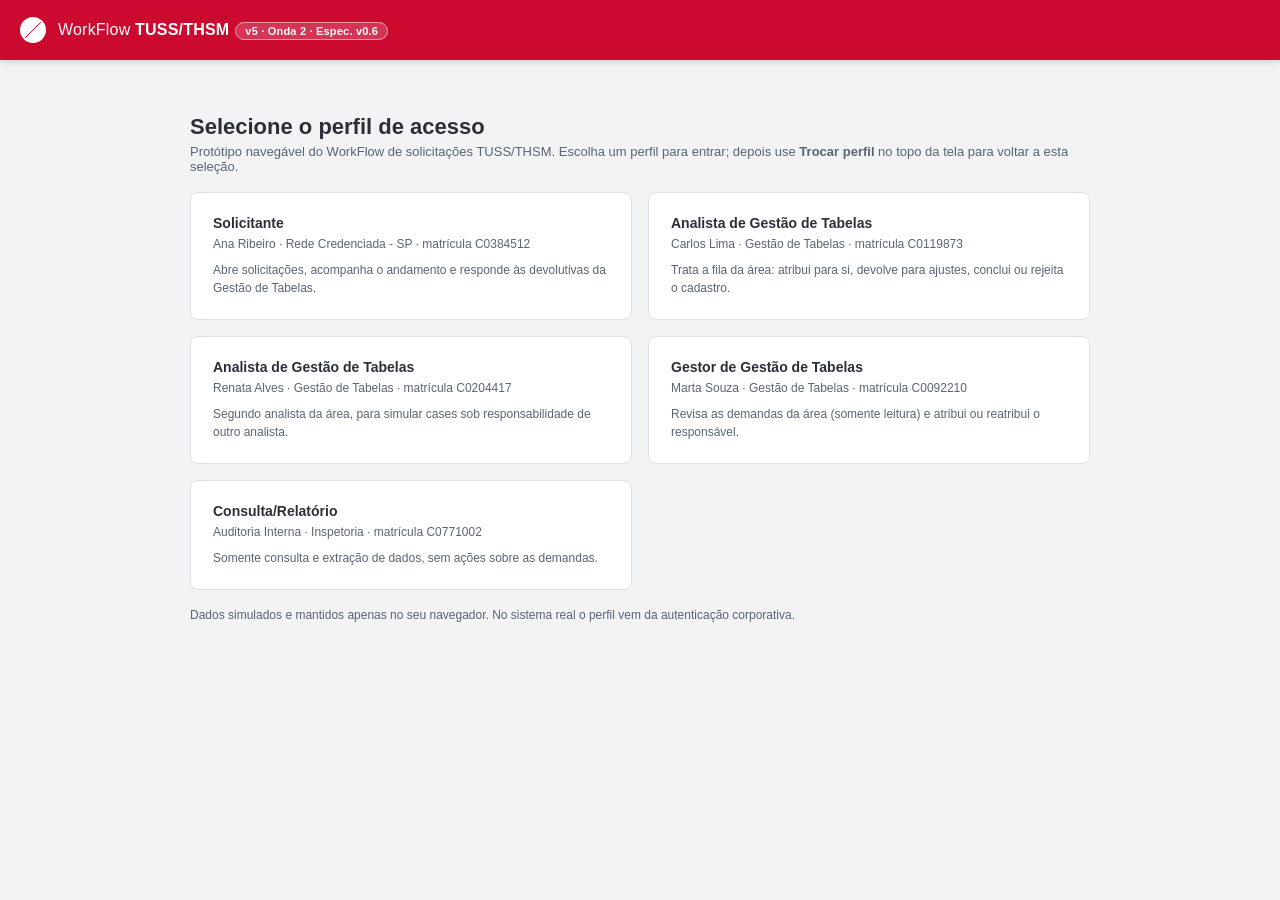
==== v5-onda2-esp06/index.html @ 3d0970cb "Add v5 (Onda 2, especificação v0.6) com pendências de definição em vermelho Co-Authored-By: claudio." ====
<!DOCTYPE html>
<html lang="pt-BR">
<head>
<meta charset="utf-8">
<meta name="viewport" content="width=device-width, initial-scale=1">
<title>WorkFlow TUSS/THSM — Protótipo v5 (Onda 2 · Espec. v0.6)</title>
<link rel="stylesheet" href="styles.css?v=13">
</head>
<body>
<header class="topbar">
  <div class="topbar-left">
    <div class="brand">
      <span class="brand-mark"></span>
      <span class="brand-text">WorkFlow <strong>TUSS/THSM</strong><span class="ver-tag">v5 · Onda 2 · Espec. v0.6</span></span>
    </div>
  </div>
  <div class="topbar-right">
    <div class="role-current" id="roleCurrent"></div>
    <button class="btn-switch" id="btnSwitch" onclick="go('#/perfil')">Trocar perfil</button>
    <div class="user-chip" id="userChip">AR</div>
  </div>
</header>

<div class="shell">
  <nav class="sidenav" id="sidenav"></nav>
  <main class="content" id="view"></main>
</div>

<div class="modal-backdrop" id="modalBackdrop" hidden>
  <div class="modal" id="modal"></div>
</div>

<div class="toast-wrap" id="toastWrap"></div>

<script src="xlsx.full.min.js"></script>
<script src="data.js?v=13"></script>
<script src="onda2-data.js?v=13"></script>
<script src="novos.js?v=13"></script>
<script src="onda2.js?v=13"></script>
<script src="onda2-v06.js?v=13"></script>
<script src="app.js?v=13"></script>
</body>
</html>
---- v5-onda2-esp06/styles.css ----
:root{
  --brad-red:#CC092F;
  --brad-red-dark:#A30024;
  --brad-red-darker:#7A001B;
  --brad-red-soft:#FCE8EC;
  --gray-bg:#F2F3F5;
  --gray-line:#DCDFE4;
  --gray-text:#5A6472;
  --ink:#2B3038;
  --white:#fff;
  --ok:#1B7F4B;
  --ok-soft:#E6F4EC;
  --warn:#B26A00;
  --warn-soft:#FFF3E0;
  --info:#0B5FA5;
  --info-soft:#E7F1FA;
  --radius:8px;
  --shadow:0 1px 3px rgba(0,0,0,.10), 0 6px 18px rgba(0,0,0,.06);
}
*{box-sizing:border-box}
html,body{margin:0;padding:0}
body{
  font-family:-apple-system,BlinkMacSystemFont,"Segoe UI",Roboto,Arial,sans-serif;
  background:var(--gray-bg);color:var(--ink);font-size:14px;
}
a{color:var(--brad-red);text-decoration:none}
button{font-family:inherit}

/* ---------- topbar ---------- */
.topbar{
  height:60px;background:var(--brad-red);color:#fff;
  display:flex;align-items:center;justify-content:space-between;
  padding:0 20px;box-shadow:0 2px 6px rgba(0,0,0,.15);
  position:sticky;top:0;z-index:40;
}
.brand{display:flex;align-items:center;gap:12px}
.brand-mark{
  width:26px;height:26px;border-radius:50%;
  background:linear-gradient(135deg,#fff 0 48%,var(--brad-red) 48% 52%,#fff 52% 100%);
  border:2px solid #fff;flex:0 0 auto;
}
.brand-text{font-size:16px;letter-spacing:.2px}
.brand-text strong{font-weight:700}
.topbar-right{display:flex;align-items:center;gap:16px}
.role-current{font-size:12px;line-height:1.35;text-align:right;opacity:.95}
.role-current strong{display:block;font-weight:600;font-size:13px}
.btn-switch{
  background:rgba(255,255,255,.14);color:#fff;border:1px solid rgba(255,255,255,.55);
  border-radius:6px;padding:7px 12px;font-size:12px;font-weight:600;cursor:pointer;
}
.btn-switch:hover{background:rgba(255,255,255,.26)}
body.gate .sidenav,body.gate .role-current,body.gate .btn-switch,body.gate .user-chip{display:none}
body.gate .content{max-width:none}
.gate-wrap{max-width:900px;margin:0 auto;padding-top:28px}
.gate-wrap .type-card{padding:22px}
.gate-wrap .type-card .who{font-size:12px;color:var(--gray-text);margin-top:10px;line-height:1.5}
.user-chip{
  width:34px;height:34px;border-radius:50%;background:#fff;color:var(--brad-red);
  display:flex;align-items:center;justify-content:center;font-weight:700;font-size:13px;
}

/* ---------- layout ---------- */
.shell{display:flex;min-height:calc(100vh - 60px);align-items:stretch}
.sidenav{
  width:248px;flex:0 0 248px;background:#fff;border-right:1px solid var(--gray-line);
  padding:18px 0;
}
.nav-group-title{
  font-size:11px;text-transform:uppercase;letter-spacing:.6px;color:#8A93A0;
  padding:14px 20px 6px;
}
.nav-item{
  display:flex;align-items:center;justify-content:space-between;gap:8px;
  padding:11px 20px;color:var(--ink);cursor:pointer;border-left:3px solid transparent;
}
.nav-item:hover{background:var(--gray-bg)}
.nav-item.active{background:var(--brad-red-soft);border-left-color:var(--brad-red);color:var(--brad-red-dark);font-weight:600}
.nav-count{
  background:var(--brad-red);color:#fff;border-radius:11px;min-width:22px;text-align:center;
  font-size:11px;padding:2px 6px;font-weight:700;
}
.content{flex:1;padding:26px 32px 60px;max-width:1400px}

/* ---------- headings ---------- */
.page-head{display:flex;align-items:flex-start;justify-content:space-between;gap:16px;margin-bottom:18px}
h1{font-size:22px;margin:0 0 4px}
h2{font-size:16px;margin:0 0 12px}
h3{font-size:13px;margin:0 0 10px;text-transform:uppercase;letter-spacing:.5px;color:var(--gray-text)}
.page-sub{color:var(--gray-text);font-size:13px;margin:0}
.breadcrumb{font-size:12px;color:var(--gray-text);margin-bottom:10px}
.breadcrumb span{cursor:pointer}
.breadcrumb span:hover{color:var(--brad-red)}

/* ---------- cards ---------- */
.card{background:#fff;border:1px solid var(--gray-line);border-radius:var(--radius);box-shadow:var(--shadow)}
.card + .card{margin-top:18px}
.card-head{padding:14px 18px;border-bottom:1px solid var(--gray-line);display:flex;align-items:center;justify-content:space-between}
.card-head h2{margin:0}
.card-body{padding:18px}
.grid-2{display:grid;grid-template-columns:1fr 1fr;gap:16px}
.grid-3{display:grid;grid-template-columns:repeat(3,1fr);gap:16px}
.grid-4{display:grid;grid-template-columns:repeat(4,1fr);gap:16px}
.split{display:grid;grid-template-columns:1fr 340px;gap:18px;align-items:start}
@media(max-width:1100px){.split{grid-template-columns:1fr}.grid-4{grid-template-columns:repeat(2,1fr)}}

/* ---------- kpi ---------- */
.kpi{background:#fff;border:1px solid var(--gray-line);border-radius:var(--radius);padding:16px 18px;box-shadow:var(--shadow);cursor:pointer}
.kpi:hover{border-color:var(--brad-red)}
.kpi .label{font-size:12px;color:var(--gray-text)}
.kpi .value{font-size:28px;font-weight:700;margin-top:4px}
.kpi.red .value{color:var(--brad-red)}

/* ---------- type cards ---------- */
.type-card{
  border:1px solid var(--gray-line);border-radius:var(--radius);padding:18px;background:#fff;
  cursor:pointer;position:relative;transition:.12s;
}
.type-card:hover{border-color:var(--brad-red);box-shadow:var(--shadow)}
.type-card.selected{border-color:var(--brad-red);background:var(--brad-red-soft);box-shadow:var(--shadow)}
.type-card.disabled{opacity:.6;cursor:not-allowed;background:#FAFAFB}
.type-card.disabled:hover{border-color:var(--gray-line);box-shadow:none}
.type-card .t{font-weight:600;margin-bottom:6px}
.type-card .d{font-size:12px;color:var(--gray-text)}
.soon{position:absolute;top:12px;right:12px;font-size:10px;background:#EEF0F3;color:#6B7484;padding:3px 8px;border-radius:10px;text-transform:uppercase;letter-spacing:.5px}

/* ---------- form ---------- */
.field{margin-bottom:16px}
.field label{display:block;font-size:12px;font-weight:600;margin-bottom:6px}
.field .req{color:var(--brad-red)}
.field .hint{font-size:11px;color:var(--gray-text);margin-top:4px}
input[type=text],input[type=date],input[type=number],select,textarea{
  width:100%;padding:9px 11px;border:1px solid var(--gray-line);border-radius:6px;font-size:14px;
  font-family:inherit;background:#fff;color:var(--ink);
}
input:focus,select:focus,textarea:focus{outline:none;border-color:var(--brad-red);box-shadow:0 0 0 3px rgba(204,9,47,.12)}
input:disabled,textarea:disabled,select:disabled{background:#F5F6F8;color:#8A93A0;cursor:not-allowed}
textarea{min-height:88px;resize:vertical}
.field.error input,.field.error textarea,.field.error select{border-color:var(--brad-red);background:#FFF7F8}
.err-msg{color:var(--brad-red);font-size:11px;margin-top:4px;display:none}
.field.error .err-msg{display:block}
.radio-row{display:flex;gap:10px}
.radio-pill{
  border:1px solid var(--gray-line);border-radius:20px;padding:8px 18px;cursor:pointer;font-size:13px;background:#fff;
}
.radio-pill.on{background:var(--brad-red);color:#fff;border-color:var(--brad-red);font-weight:600}
.form-actions{display:flex;gap:10px;justify-content:flex-end;padding:16px 18px;border-top:1px solid var(--gray-line);background:#FBFBFC;border-radius:0 0 var(--radius) var(--radius)}

/* ---------- buttons ---------- */
.btn{
  border:1px solid transparent;border-radius:6px;padding:9px 18px;font-size:13px;font-weight:600;
  cursor:pointer;background:#fff;color:var(--ink);
}
.btn:hover{filter:brightness(.97)}
.btn-primary{background:var(--brad-red);color:#fff}
.btn-primary:hover{background:var(--brad-red-dark)}
.btn-outline{background:#fff;border-color:var(--brad-red);color:var(--brad-red)}
.btn-ghost{background:transparent;border-color:var(--gray-line);color:var(--gray-text)}
.btn-ok{background:var(--ok);color:#fff}
.btn-warn{background:var(--warn);color:#fff}
.btn:disabled{opacity:.5;cursor:not-allowed}
.btn-sm{padding:6px 12px;font-size:12px}
.btn-row{display:flex;gap:10px;flex-wrap:wrap}

/* ---------- table ---------- */
table{width:100%;border-collapse:collapse;font-size:13px}
thead th{
  text-align:left;font-size:11px;text-transform:uppercase;letter-spacing:.5px;color:var(--gray-text);
  padding:10px 12px;border-bottom:2px solid var(--gray-line);white-space:nowrap;background:#FBFBFC;
}
thead th.sortable{cursor:pointer}
thead th.sortable:hover{color:var(--brad-red)}
tbody td{padding:11px 12px;border-bottom:1px solid #EEF0F3;vertical-align:middle}
tbody tr:hover{background:#FCFCFD}
.num-link{font-weight:600;color:var(--brad-red);cursor:pointer}
.empty{padding:44px;text-align:center;color:var(--gray-text)}

/* ---------- badges ---------- */
.badge{display:inline-block;padding:3px 10px;border-radius:12px;font-size:11px;font-weight:600}
.dl .badge{white-space:normal}
.b-rascunho{background:#EEF0F3;color:#5A6472}
.b-aguardando{background:var(--info-soft);color:var(--info)}
.b-analise{background:var(--warn-soft);color:var(--warn)}
.b-resposta{background:var(--brad-red-soft);color:var(--brad-red-dark)}
.b-revisao{background:#F3E8FF;color:#6B21A8}
.b-concluida{background:var(--ok-soft);color:var(--ok)}
.b-rejeitada{background:#F1F2F4;color:#4B5563;text-decoration:line-through}
.sla{font-size:11px;font-weight:600}
.sla-ok{color:var(--ok)}
.sla-risk{color:var(--warn)}
.sla-late{color:var(--brad-red)}

/* ---------- detail ---------- */
.dl{display:grid;grid-template-columns:150px 1fr;gap:8px 14px;font-size:13px}
.dl dt{color:var(--gray-text);font-size:12px}
.dl dd{margin:0}
.callout{border-left:4px solid var(--brad-red);background:var(--brad-red-soft);padding:14px 16px;border-radius:0 6px 6px 0;margin-bottom:16px}
.callout.info{border-color:var(--info);background:var(--info-soft)}
.callout.ok{border-color:var(--ok);background:var(--ok-soft)}
.callout .ct{font-size:12px;font-weight:700;text-transform:uppercase;letter-spacing:.5px;margin-bottom:6px}
.callout p{margin:0;font-size:13px;line-height:1.5}

/* ---------- timeline ---------- */
.timeline{list-style:none;margin:0;padding:0 0 0 6px}
.timeline li{position:relative;padding:0 0 20px 22px;border-left:2px solid var(--gray-line)}
.timeline li:last-child{border-left-color:transparent;padding-bottom:0}
.timeline li::before{
  content:'';position:absolute;left:-7px;top:2px;width:12px;height:12px;border-radius:50%;
  background:#fff;border:3px solid var(--brad-red);
}
.timeline .tl-when{font-size:11px;color:var(--gray-text)}
.timeline .tl-what{font-size:13px;font-weight:600;margin:2px 0}
.timeline .tl-who{font-size:12px;color:var(--gray-text)}
.timeline .tl-note{font-size:12px;background:var(--gray-bg);border-radius:6px;padding:8px 10px;margin-top:6px;line-height:1.45}
.diff{font-size:12px;margin-top:6px}
.diff .old{color:#9AA1AC;text-decoration:line-through}
.diff .new{color:var(--ok);font-weight:600}

/* ---------- attachments ---------- */
.attach{display:flex;align-items:center;gap:10px;border:1px solid var(--gray-line);border-radius:6px;padding:9px 12px;margin-bottom:8px;font-size:13px}
.attach .ico{width:26px;height:26px;border-radius:5px;background:var(--brad-red-soft);color:var(--brad-red);display:flex;align-items:center;justify-content:center;font-size:10px;font-weight:700}
.attach .meta{font-size:11px;color:var(--gray-text)}
.dropzone{border:2px dashed var(--gray-line);border-radius:8px;padding:22px;text-align:center;color:var(--gray-text);font-size:13px;cursor:pointer}
.dropzone:hover{border-color:var(--brad-red);color:var(--brad-red)}

/* ---------- filters ---------- */
.filters{display:grid;grid-template-columns:repeat(4,1fr);gap:12px}
@media(max-width:1100px){.filters{grid-template-columns:repeat(2,1fr)}}
.filters .field{margin-bottom:0}

/* ---------- modal ---------- */
.modal-backdrop[hidden]{display:none}
.modal-backdrop{position:fixed;inset:0;background:rgba(20,22,26,.5);display:flex;align-items:center;justify-content:center;z-index:60;padding:20px}
.modal{background:#fff;border-radius:10px;width:100%;max-width:560px;box-shadow:0 18px 50px rgba(0,0,0,.3);overflow:hidden}
.modal-head{padding:16px 20px;border-bottom:1px solid var(--gray-line);font-weight:700;font-size:15px}
.modal-body{padding:20px;max-height:60vh;overflow:auto}
.modal-foot{padding:14px 20px;border-top:1px solid var(--gray-line);display:flex;justify-content:flex-end;gap:10px;background:#FBFBFC}

/* ---------- toast ---------- */
.toast-wrap{position:fixed;bottom:20px;right:20px;z-index:80;display:flex;flex-direction:column;gap:10px;pointer-events:none}
.toast-wrap .toast{pointer-events:auto}
.toast{
  background:#fff;border-left:4px solid var(--ok);border-radius:6px;padding:12px 16px;
  box-shadow:0 8px 24px rgba(0,0,0,.15);min-width:300px;max-width:380px;font-size:13px;
  animation:slide .2s ease-out;
}
.toast.red{border-left-color:var(--brad-red)}
.toast.info{border-left-color:var(--info)}
.toast .tt{font-weight:700;margin-bottom:3px}
.toast .tb{color:var(--gray-text);line-height:1.45}
@keyframes slide{from{opacity:0;transform:translateX(20px)}to{opacity:1;transform:none}}

/* ---------- misc ---------- */
.tag-open{font-size:11px;background:#FFF3E0;color:#B26A00;border:1px solid #F5D9A8;padding:2px 8px;border-radius:10px;margin-left:8px;font-weight:600}
.stepper{display:flex;gap:0;margin-bottom:22px;flex-wrap:wrap}
.step{display:flex;align-items:center;gap:8px;font-size:12px;color:var(--gray-text);padding-right:14px}
.step .n{width:22px;height:22px;border-radius:50%;background:#E6E8EC;color:#6B7484;display:flex;align-items:center;justify-content:center;font-weight:700;font-size:11px}
.step.done .n{background:var(--ok);color:#fff}
.step.on .n{background:var(--brad-red);color:#fff}
.step.on{color:var(--brad-red);font-weight:700}
.step::after{content:'›';margin-left:10px;color:#C4C9D1}
.step:last-child::after{content:''}
.notif-row{display:flex;gap:12px;padding:12px 0;border-bottom:1px solid #EEF0F3;font-size:13px}
.notif-row:last-child{border-bottom:0}
.notif-row .ni{width:30px;height:30px;border-radius:50%;background:var(--brad-red-soft);color:var(--brad-red);display:flex;align-items:center;justify-content:center;flex:0 0 auto;font-size:13px}
.muted{color:var(--gray-text)}
.right{text-align:right}
.mono{font-family:ui-monospace,SFMono-Regular,Menlo,monospace;font-size:12px}

/* ---------- v2 — Alteração e Exclusão ---------- */
.ver-tag{font-size:11px;background:rgba(255,255,255,.18);border:1px solid rgba(255,255,255,.5);border-radius:10px;padding:2px 9px;margin-left:6px;font-weight:600}
.inline-row{display:flex;gap:10px;align-items:center}
.inline-row input,.inline-row select{flex:1}
.inline-row .btn{white-space:nowrap}
.anx-pick{display:flex;gap:10px;align-items:center;max-width:460px}
.anx-pick select{flex:1}
.depara{border:1px solid var(--gray-line);border-radius:8px;padding:14px;margin-top:12px;background:#FCFCFD}
.depara.error{border-color:var(--brad-red);background:#FFF7F8}
.depara-head{display:flex;align-items:center;gap:8px;margin-bottom:10px;flex-wrap:wrap}
.err-inline{color:var(--brad-red);font-size:12px;margin-top:8px;font-weight:600}
.tipo-sol{display:inline-block;font-size:11px;font-weight:600;padding:3px 9px;border-radius:10px;white-space:nowrap}
.t-criacao{background:#EEF0F3;color:#4B5563}
.t-alteracao{background:var(--info-soft);color:var(--info)}
.t-exclusao{background:var(--brad-red-soft);color:var(--brad-red-dark)}
.btn-dec{width:32px;height:32px;border-radius:6px;border:1px solid var(--gray-line);background:#fff;cursor:pointer;font-size:15px;font-weight:700;margin-left:4px}
.btn-dec.ok{color:var(--ok)}
.btn-dec.no{color:var(--brad-red)}
.btn-dec.ok.on{background:var(--ok);border-color:var(--ok);color:#fff}
.btn-dec.no.on{background:var(--brad-red);border-color:var(--brad-red);color:#fff}
.btn-dec:hover{filter:brightness(.95)}
tr.pend-hl td{background:#FFF3E0 !important}
tr.pend-hl td:first-child{box-shadow:inset 4px 0 0 var(--warn)}
.atr-tbl td{vertical-align:top}
.tl-det{font-size:12px;background:var(--gray-bg);border-radius:6px;padding:8px 10px;margin-top:6px;line-height:1.55}
.tl-det span{color:var(--gray-text);display:inline-block;min-width:130px}
.lock{font-size:11px;opacity:.7;cursor:help}
.atr-box{border:1px solid var(--gray-line);border-radius:8px;background:#fff}
.atr-tools{display:flex;gap:8px;align-items:center;padding:10px;border-bottom:1px solid var(--gray-line)}
.atr-tools input{flex:1}
.atr-list{display:grid;grid-template-columns:repeat(2,1fr);gap:2px 14px;max-height:230px;overflow:auto;padding:8px 12px}
.atr-opt{display:flex;align-items:center;gap:8px;font-size:13px;padding:5px 4px;border-radius:5px;cursor:pointer;font-weight:400;margin:0}
.atr-opt:hover{background:var(--gray-bg)}
.atr-opt input{width:auto;margin:0}
.atr-opt.ja{color:var(--gray-text);cursor:default}
.atr-opt em{font-style:normal;font-size:10px;font-weight:600;color:var(--ok);margin-left:auto}
.atr-foot{display:flex;justify-content:space-between;align-items:center;padding:10px;border-top:1px solid var(--gray-line);background:var(--gray-bg);border-radius:0 0 8px 8px}
.sel-head{display:flex;align-items:baseline;gap:12px;flex-wrap:wrap;margin:18px 0 8px}
.sel-head h3{margin:0;font-size:14px}
.sel-empty{margin-top:14px;padding:14px;border:1px dashed var(--gray-line);border-radius:8px;font-size:12px;color:var(--gray-text);text-align:center}
.sel-tbl td{vertical-align:top}
.sel-tbl input,.sel-tbl select{width:100%}
.sel-tbl tr.row-err td{background:#FFF7F8}

/* ===== v4 — Onda 2 ===== */
.tag-onda{font-size:11px;background:var(--info-soft);color:var(--info);border:1px solid #B9D4EE;padding:2px 8px;border-radius:10px;margin-left:8px;font-weight:600;white-space:nowrap;vertical-align:middle}
.tabs{display:flex;align-items:flex-end;gap:4px;border-bottom:1px solid var(--gray-line);padding:8px 14px 0;background:var(--gray-bg)}
.tab{padding:9px 16px;cursor:pointer;font-weight:600;font-size:13px;color:var(--gray-text);border:1px solid transparent;border-bottom:none;border-radius:6px 6px 0 0;margin-bottom:-1px;display:flex;gap:6px;align-items:center}
.tab:hover{color:var(--brad-red)}
.tab.on{background:#fff;color:var(--brad-red);border-color:var(--gray-line)}
.tab-n{background:var(--gray-line);color:var(--ink);border-radius:10px;padding:0 7px;font-size:11px}
.tab.on .tab-n{background:var(--brad-red);color:#fff}
.tab-p{font-size:10px;color:var(--warn);font-weight:700}
.tabs-fill{margin-left:auto;padding-bottom:8px}
.tab-sub{padding:10px 18px 0;font-size:12px}
.esp-pick{margin-bottom:12px}
.esp-pick-row{display:flex;gap:8px;align-items:flex-start}
.esp-in{position:relative;flex:1}
.esp-in input{width:100%;padding:9px 10px;border:1px solid var(--gray-line);border-radius:6px;font:inherit}
.esp-in input:focus{outline:none;border-color:var(--brad-red)}
.esp-drop{position:absolute;z-index:30;left:0;right:0;top:100%;margin-top:2px;background:#fff;border:1px solid var(--gray-line);border-radius:6px;box-shadow:var(--shadow);max-height:240px;overflow:auto}
.modal .esp-drop{position:static;max-height:200px}
.esp-opt{display:flex;gap:10px;padding:7px 10px;font-size:13px;cursor:pointer}
.esp-opt:hover{background:var(--brad-red-soft)}
.esp-opt .mono{color:var(--gray-text);min-width:34px}
.esp-opt.ja{color:var(--gray-text);cursor:not-allowed}
.esp-opt em{margin-left:auto;font-style:normal;font-size:10px;font-weight:600;color:var(--ok)}
.esp-msg{padding:10px;font-size:12px;color:var(--gray-text)}
.esp-msg.err{color:var(--brad-red);font-weight:600}
.esp-list{max-height:300px;overflow:auto;border:1px solid var(--gray-line);border-radius:6px}
.esp-sec{margin-bottom:20px}
.esp-sec h3{font-size:14px;margin:0 0 8px}
.acao-esp{font-size:11px;font-weight:700;padding:2px 8px;border-radius:10px;white-space:nowrap}
.acao-esp.as{background:var(--ok-soft);color:var(--ok)}
.acao-esp.ds{background:var(--brad-red-soft);color:var(--brad-red)}
tr.row-ds td{background:#FFF7F8}
.chk{display:flex;align-items:center;gap:6px;font-weight:400;margin:0;cursor:pointer}
.chk input{width:auto;margin:0}
.card-hl{outline:2px solid var(--brad-red);outline-offset:-1px}
.ent{font-size:11px;font-weight:600;padding:2px 8px;border-radius:10px;background:var(--gray-bg);border:1px solid var(--gray-line);white-space:nowrap}
.ent.carga{background:var(--warn-soft);color:var(--warn);border-color:#F5D9A8}
.tl-esp{margin-top:4px}
/* v5 — pendências de definição (Especificação v0.6) */
.pend-def{color:#C00000;background:#FDECEC;border:1px solid #F3B5B5;border-left:4px solid #C00000;border-radius:4px;padding:6px 10px;font-size:12px;margin:8px 0;line-height:1.45}
.pend-def strong{color:#C00000}
.pend-tag{color:#C00000;font-weight:700;font-size:11px;border:1px solid #F3B5B5;background:#FDECEC;border-radius:10px;padding:1px 7px;margin-left:6px;white-space:nowrap;vertical-align:middle}
.msg-prov{display:block;color:#C00000;font-size:11px;font-weight:600;margin-top:3px}
.tab-dot{display:inline-block;width:8px;height:8px;border-radius:50%;background:var(--brad-red);margin-left:4px;vertical-align:middle}
.just-in{width:100%;font-size:12px;padding:4px 6px;border:1px solid var(--gray-line);border-radius:4px}
.just-in.err{border-color:#C00000;background:#FFF7F7}
.pend-grid{display:grid;grid-template-columns:repeat(auto-fill,minmax(280px,1fr));gap:12px}
.pend-box{border:1px solid #F3B5B5;background:#FFF8F8;border-radius:6px;padding:10px 12px}
.pend-box h3{margin:0 0 6px;font-size:13px;color:#1f2937}
.pend-box ul{margin:0;padding-left:18px;color:#C00000;font-size:12px;line-height:1.55}
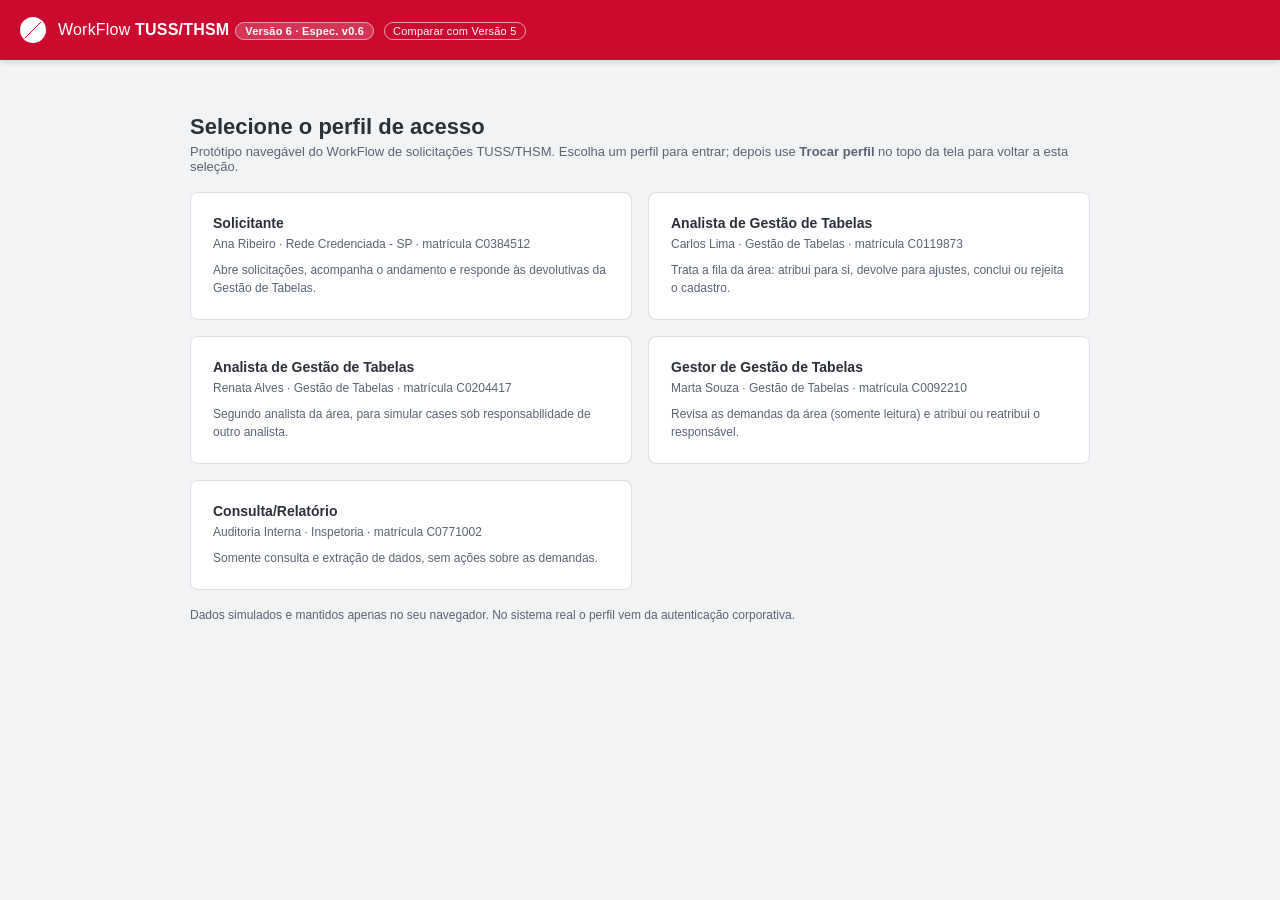
==== commit f083300c: "Reorganiza Onda 2 em Versão 5 × Versão 6 e adiciona página de comparação Co-Authored-By: claudio.amo" ====
--- a/v5-onda2-esp06/index.html
+++ b/v5-onda2-esp06/index.html
@@ -1,43 +1,2 @@
-<!DOCTYPE html>
-<html lang="pt-BR">
-<head>
-<meta charset="utf-8">
-<meta name="viewport" content="width=device-width, initial-scale=1">
-<title>WorkFlow TUSS/THSM — Protótipo v5 (Onda 2 · Espec. v0.6)</title>
-<link rel="stylesheet" href="styles.css?v=13">
-</head>
-<body>
-<header class="topbar">
-  <div class="topbar-left">
-    <div class="brand">
-      <span class="brand-mark"></span>
-      <span class="brand-text">WorkFlow <strong>TUSS/THSM</strong><span class="ver-tag">v5 · Onda 2 · Espec. v0.6</span></span>
-    </div>
-  </div>
-  <div class="topbar-right">
-    <div class="role-current" id="roleCurrent"></div>
-    <button class="btn-switch" id="btnSwitch" onclick="go('#/perfil')">Trocar perfil</button>
-    <div class="user-chip" id="userChip">AR</div>
-  </div>
-</header>
-
-<div class="shell">
-  <nav class="sidenav" id="sidenav"></nav>
-  <main class="content" id="view"></main>
-</div>
-
-<div class="modal-backdrop" id="modalBackdrop" hidden>
-  <div class="modal" id="modal"></div>
-</div>
-
-<div class="toast-wrap" id="toastWrap"></div>
-
-<script src="xlsx.full.min.js"></script>
-<script src="data.js?v=13"></script>
-<script src="onda2-data.js?v=13"></script>
-<script src="novos.js?v=13"></script>
-<script src="onda2.js?v=13"></script>
-<script src="onda2-v06.js?v=13"></script>
-<script src="app.js?v=13"></script>
-</body>
-</html>
+<!DOCTYPE html><html lang="pt-BR"><head><meta charset="utf-8"><meta http-equiv="refresh" content="0; url=../v6/"><title>Redirecionando…</title></head>
+<body><p>Esta versão foi renomeada para <a href="../v6/">Versão 6</a>.</p></body></html>
